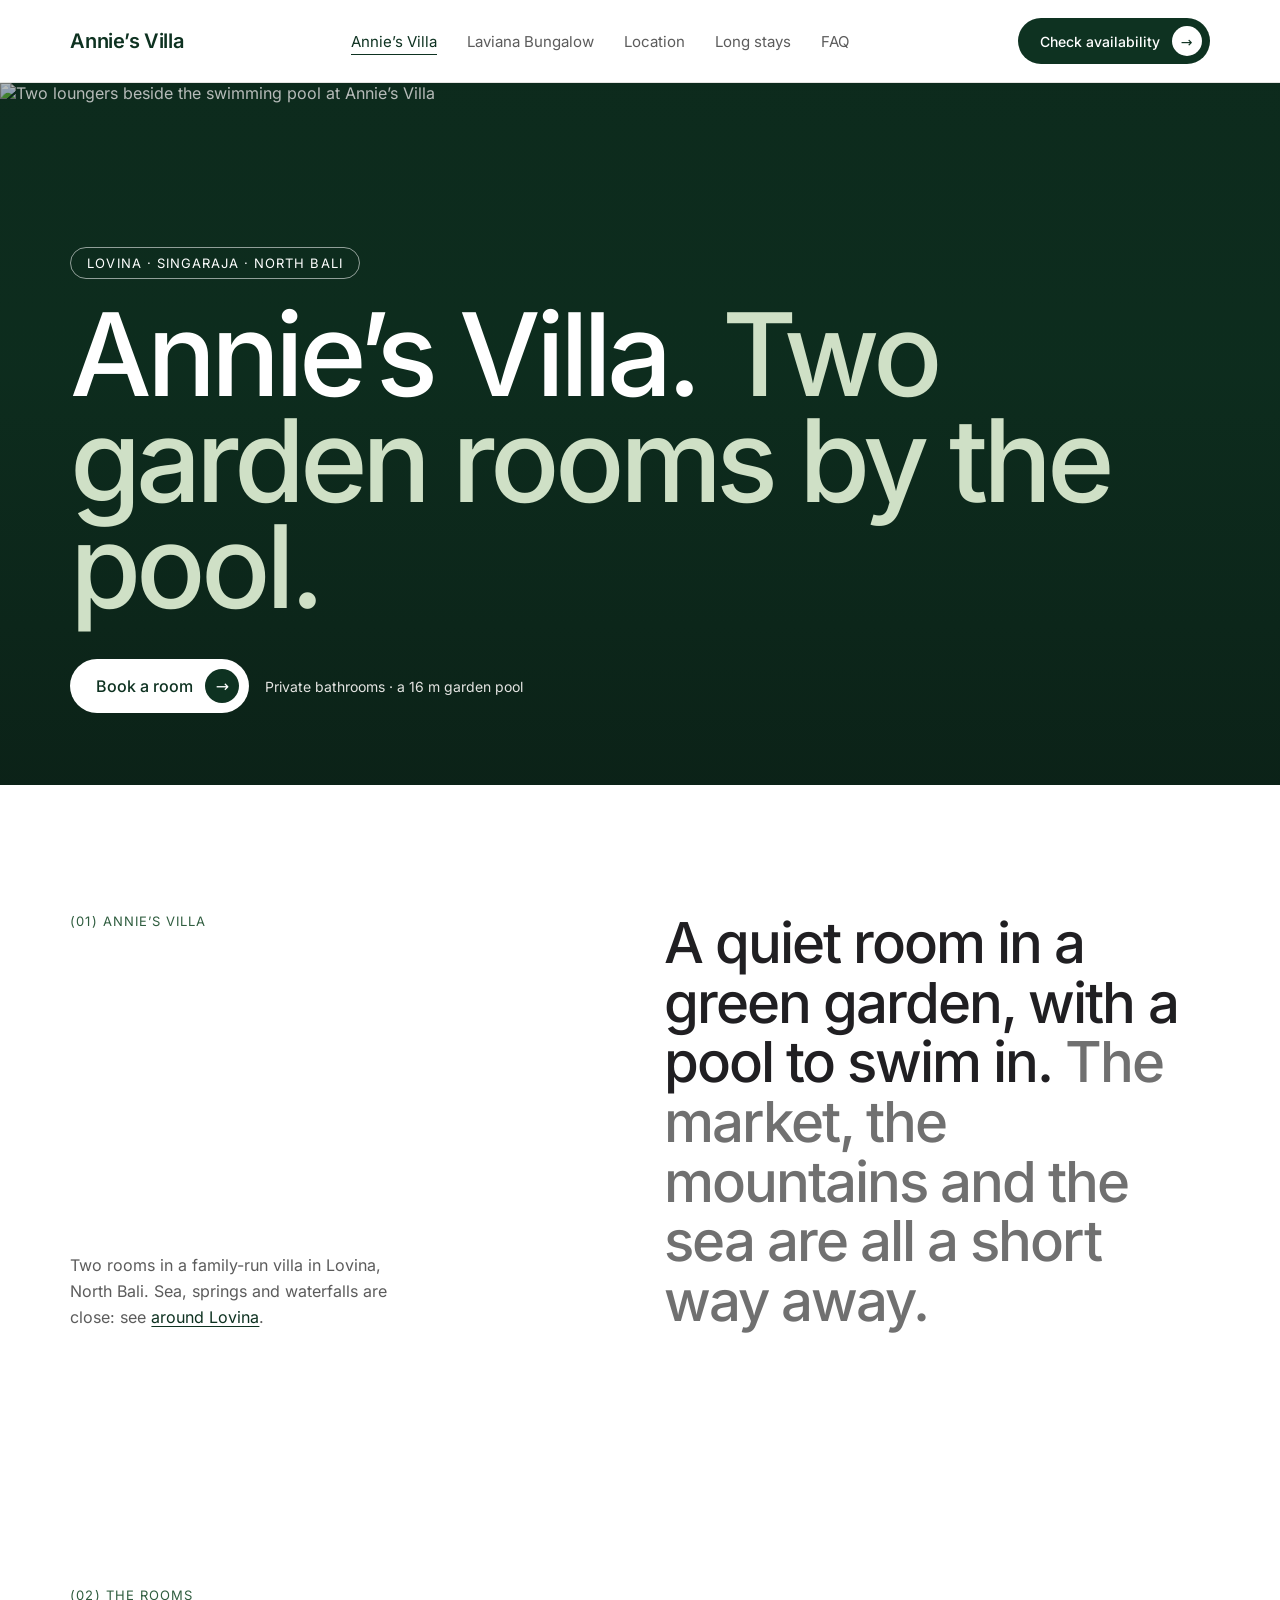
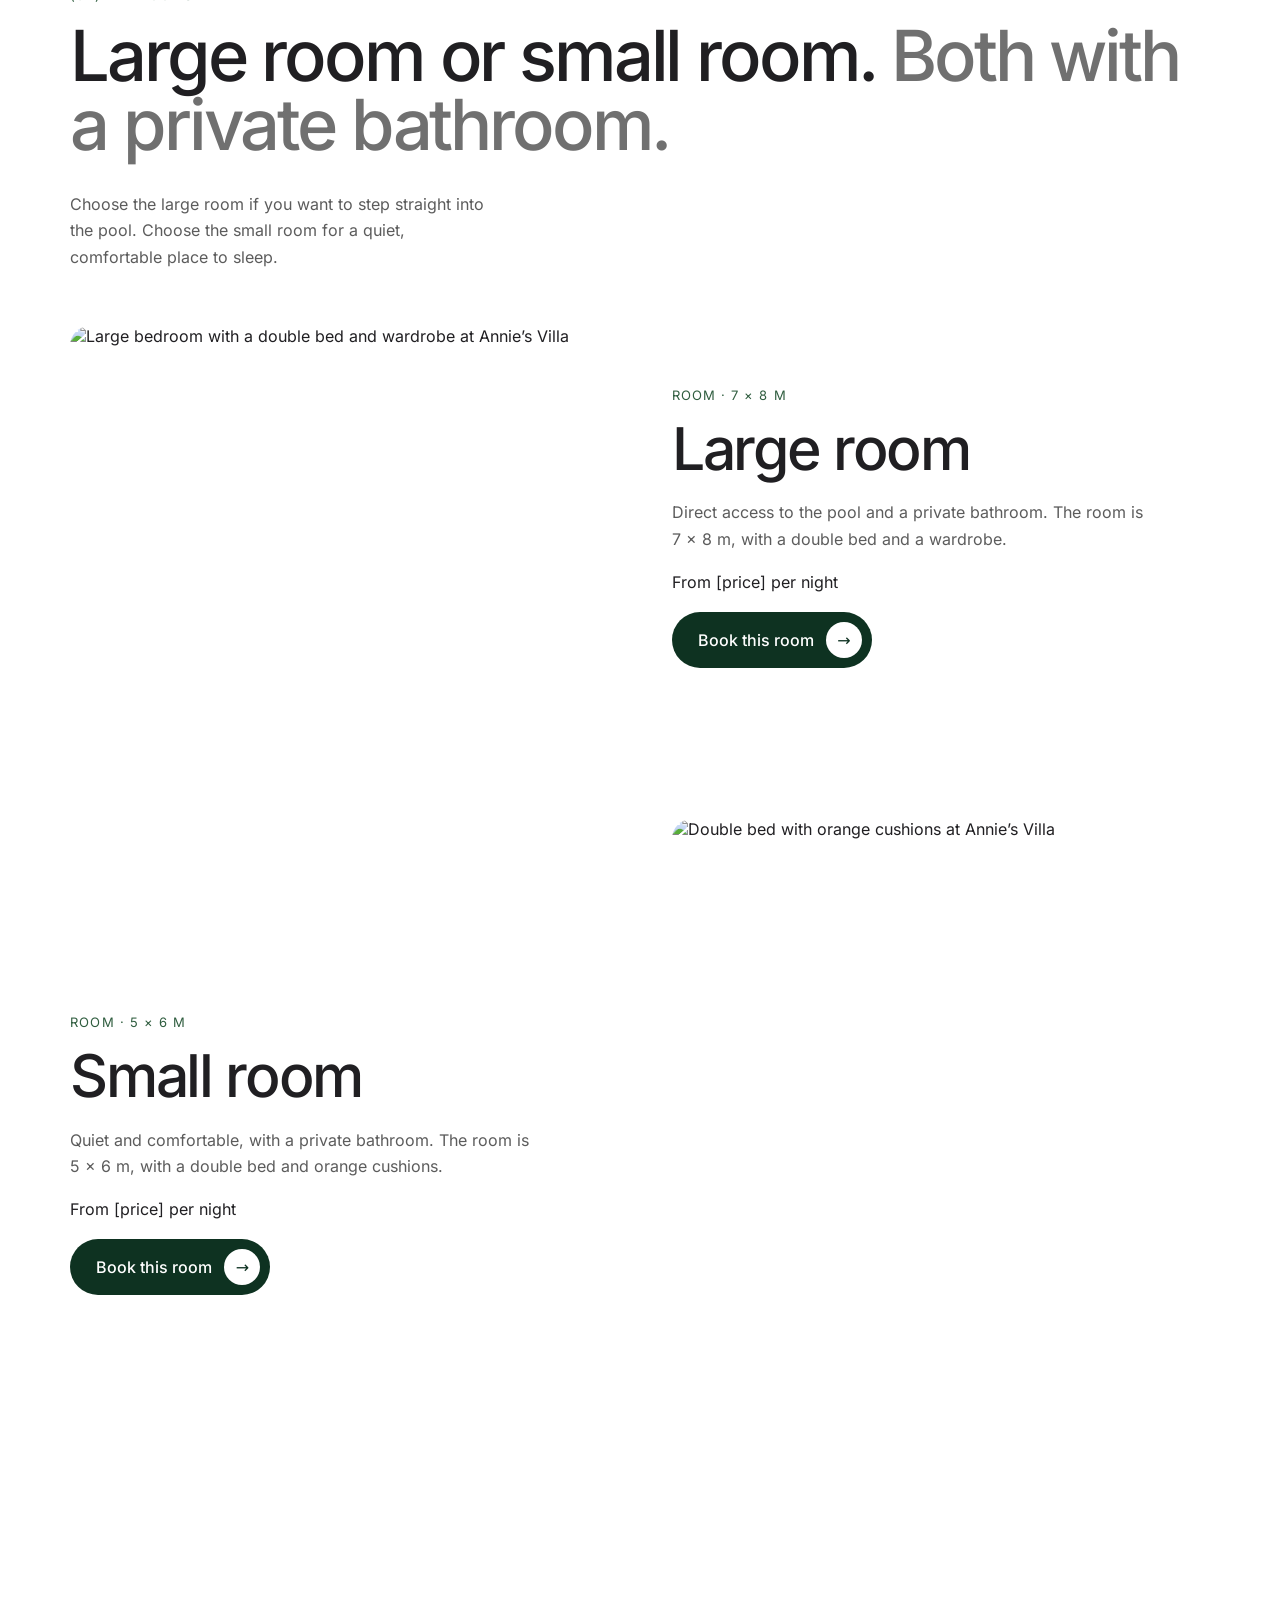
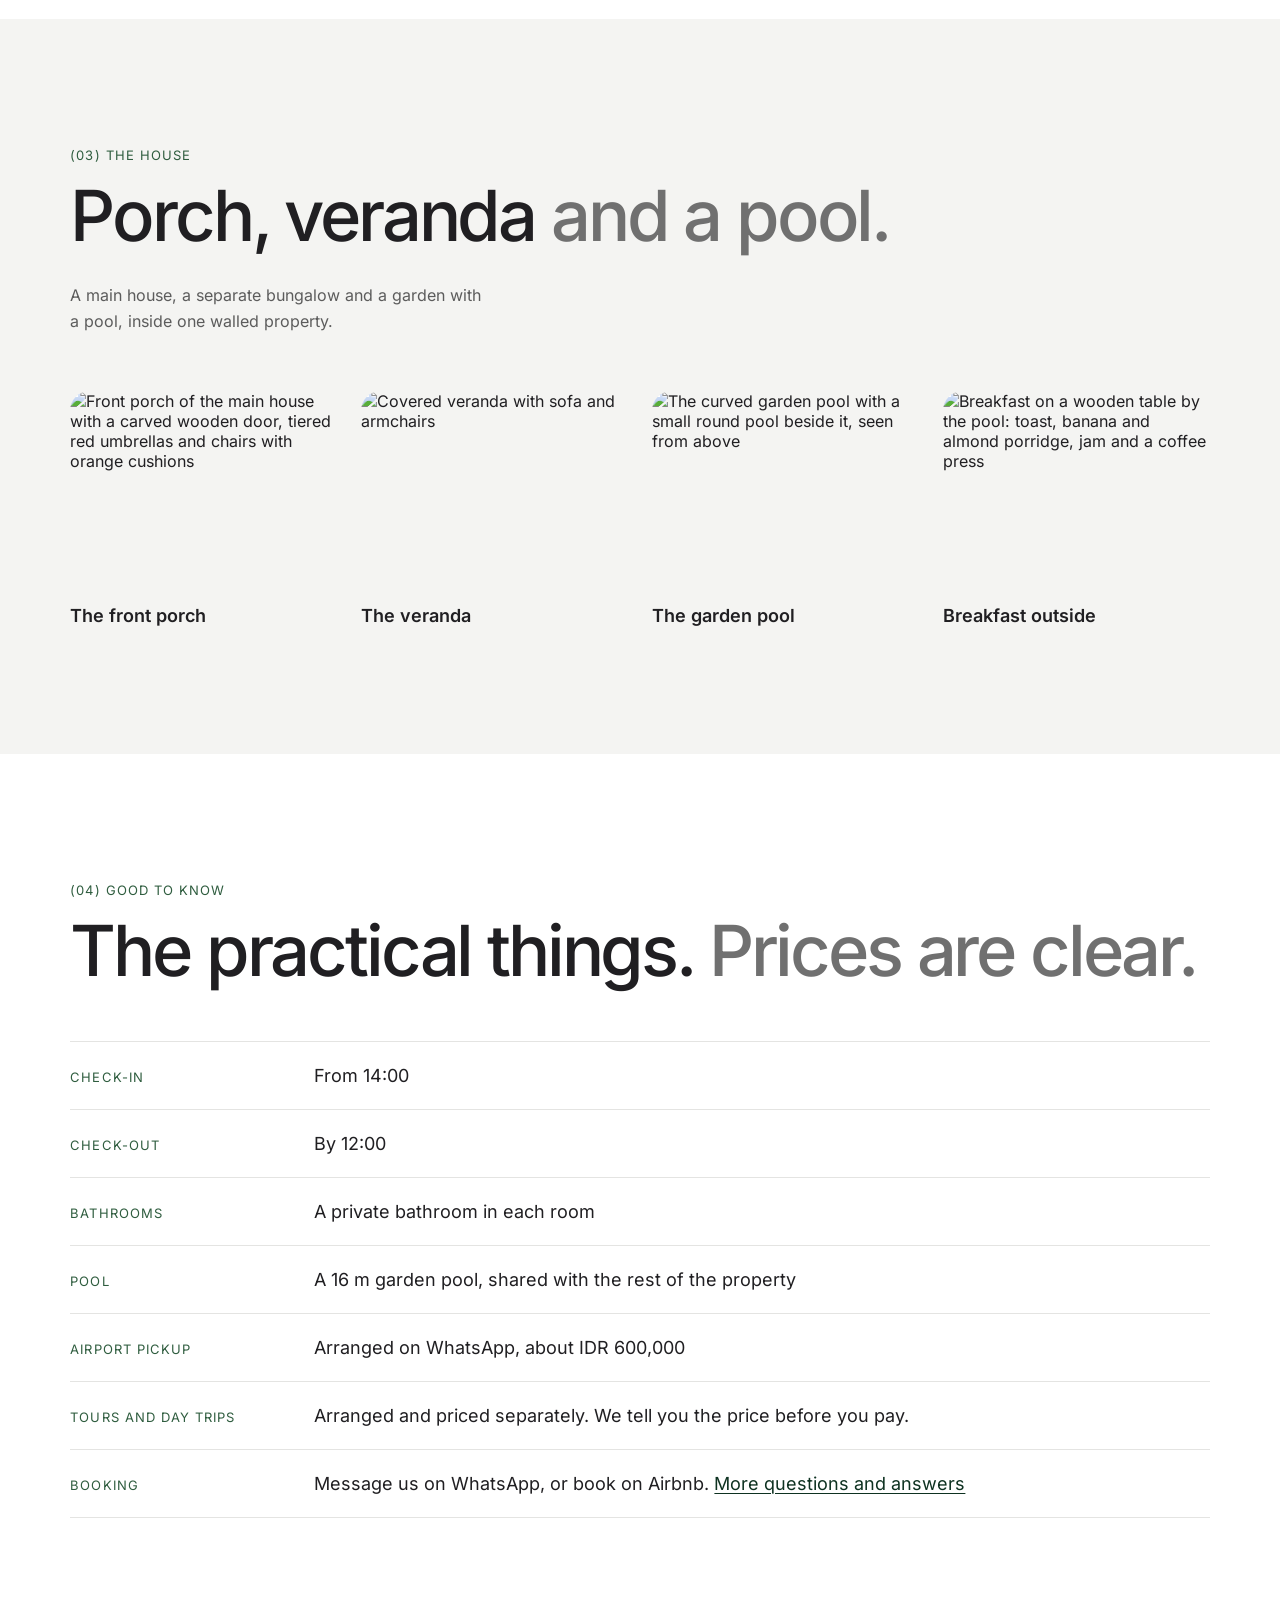
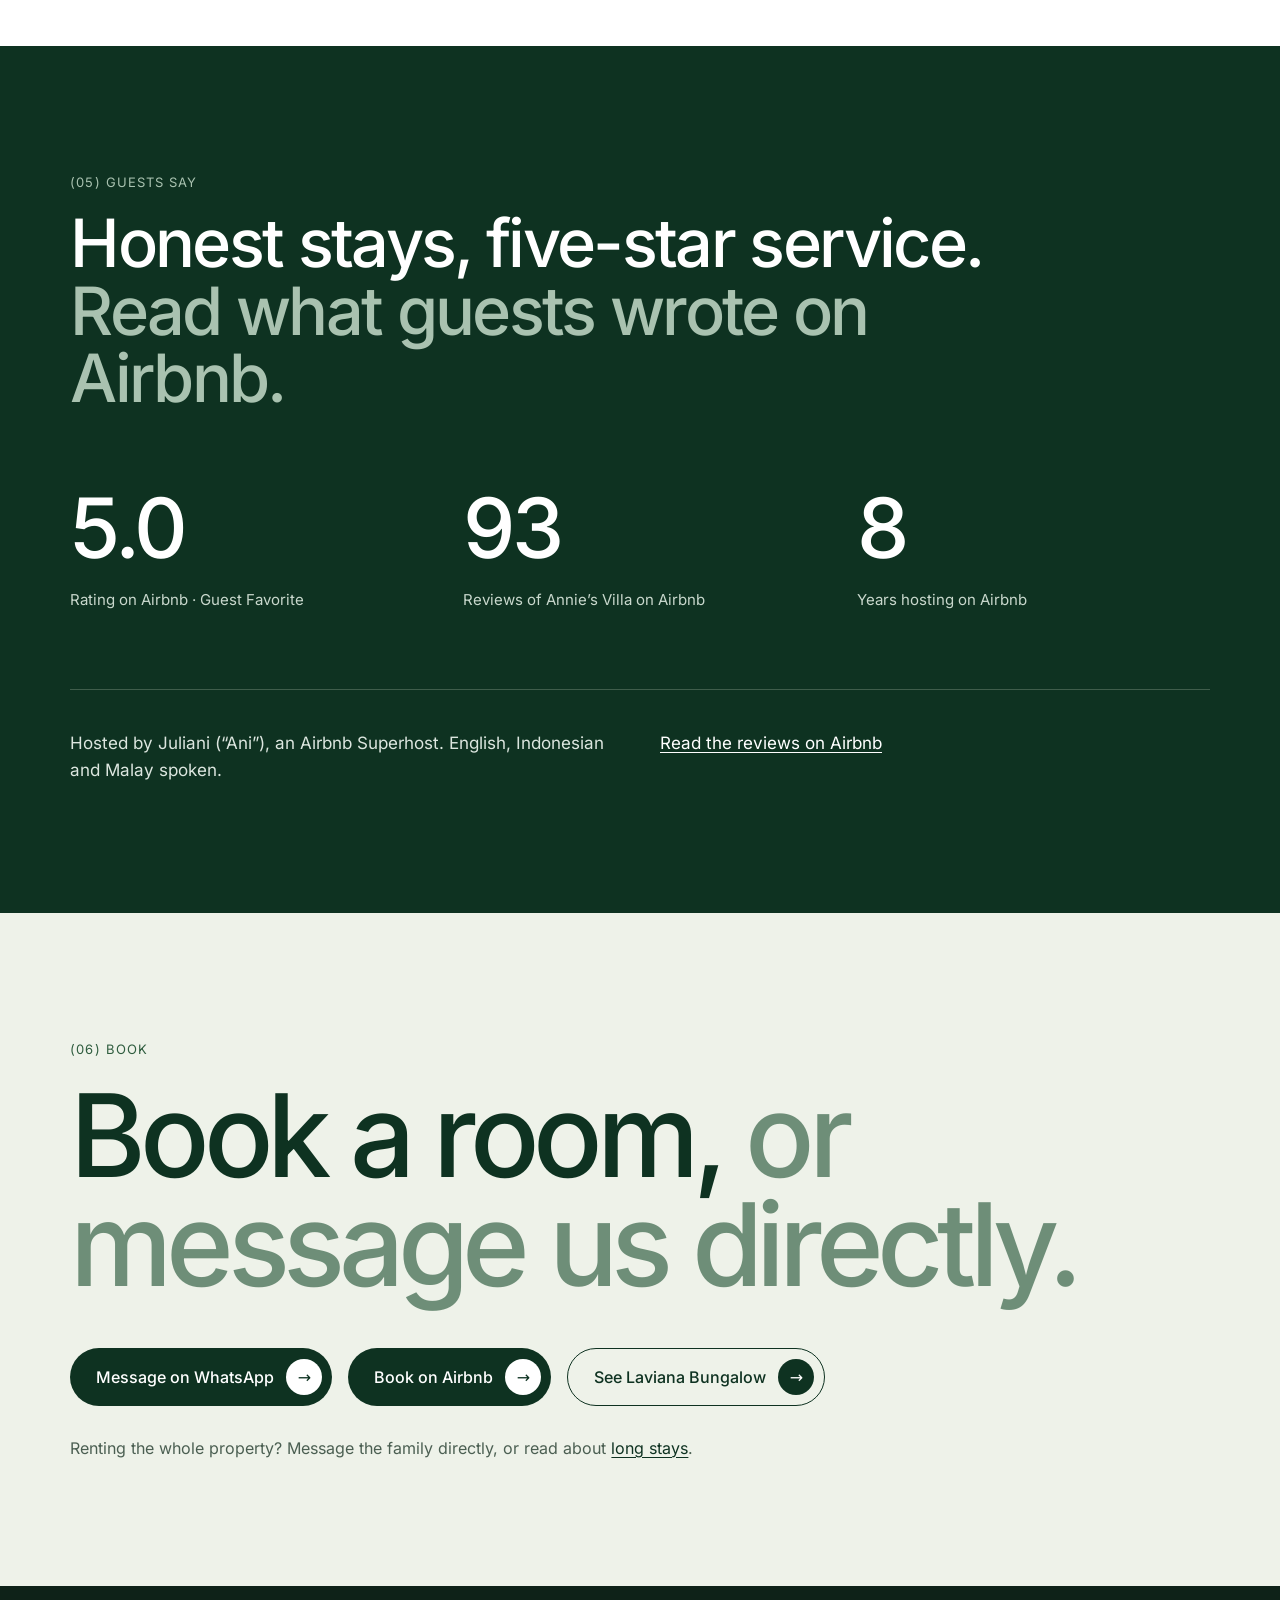
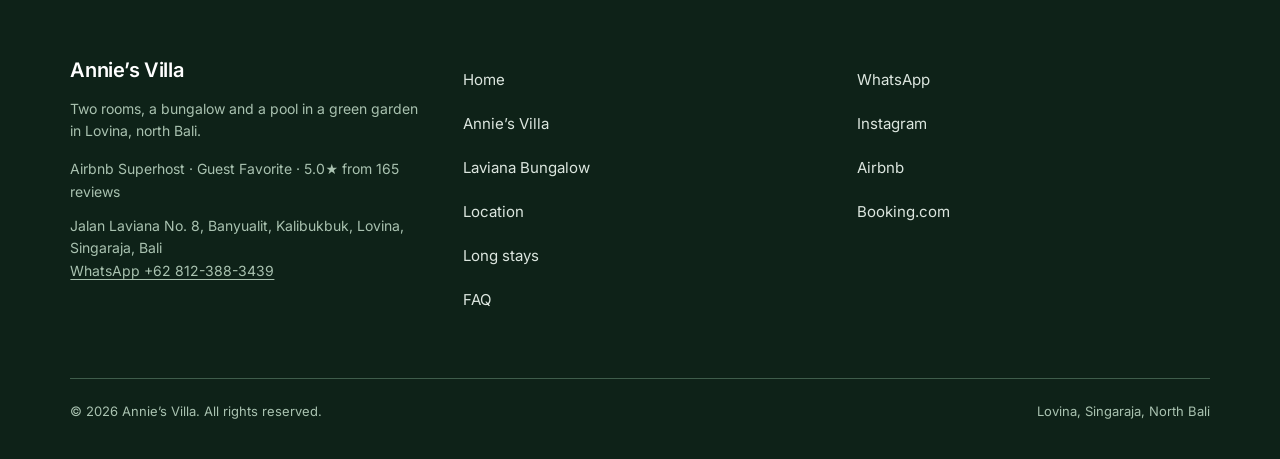
==== site/annies-villa/index.html @ e087aa1f "Add the static website: generator, design CSS, seven pages and the built site/ Converts the approved" ====
<!DOCTYPE html>
<html lang="en">
<head>
<meta charset="utf-8">
<meta name="viewport" content="width=device-width,initial-scale=1">
<title>Annie's Villa — Garden Rooms with Pool, Lovina</title>
<meta name="description" content="Two garden rooms with private bathrooms in Lovina, North Bali: a 7 × 8 m room with direct pool access and a 5 × 6 m room. Book direct on WhatsApp.">
<meta name="robots" content="noindex">
<link rel="canonical" href="https://ammaralfianmentor1985.github.io/default_designs/annies-villa/">
<meta name="theme-color" content="#0E3221">
<link rel="icon" href="../favicon.svg" type="image/svg+xml">
<link rel="icon" href="../favicon.ico" sizes="32x32">
<link rel="apple-touch-icon" href="../apple-touch-icon.png">
<meta property="og:type" content="website">
<meta property="og:site_name" content="Annie's Villa Lovina">
<meta property="og:locale" content="en_GB">
<meta property="og:title" content="Annie's Villa — Garden Rooms with Pool, Lovina">
<meta property="og:description" content="Two garden rooms with private bathrooms in Lovina, North Bali: a 7 × 8 m room with direct pool access and a 5 × 6 m room. Book direct on WhatsApp.">
<meta property="og:url" content="https://ammaralfianmentor1985.github.io/default_designs/annies-villa/">
<meta property="og:image" content="https://ammaralfianmentor1985.github.io/default_designs/images/og-annies-villa-lovina-1200.jpg">
<meta property="og:image:width" content="1200">
<meta property="og:image:height" content="630">
<meta property="og:image:alt" content="Pool at dusk at Annie’s Villa in Lovina, with the lit pavilion behind it">
<meta name="twitter:card" content="summary_large_image">
<meta name="twitter:title" content="Annie's Villa — Garden Rooms with Pool, Lovina">
<meta name="twitter:description" content="Two garden rooms with private bathrooms in Lovina, North Bali: a 7 × 8 m room with direct pool access and a 5 × 6 m room. Book direct on WhatsApp.">
<meta name="twitter:image" content="https://ammaralfianmentor1985.github.io/default_designs/images/og-annies-villa-lovina-1200.jpg">
<link rel="preload" href="../assets/fonts/inter-latin-var.woff2" as="font" type="font/woff2" crossorigin>
<link rel="stylesheet" href="../assets/css/site.css?v=3e787261">
<script type="application/ld+json">{"@context":"https://schema.org","@type":"Accommodation","@id":"https://ammaralfianmentor1985.github.io/default_designs/annies-villa/#accommodation","name":"Annie's Villa rooms","description":"Two garden rooms, each with a private bathroom, at Annie's Villa in Lovina, North Bali. The large room (7 × 8 m) has direct access to the garden pool; the small room is 5 × 6 m.","url":"https://ammaralfianmentor1985.github.io/default_designs/annies-villa/","image":["https://ammaralfianmentor1985.github.io/default_designs/images/annies-villa-lovina-large-room-1200.jpg","https://ammaralfianmentor1985.github.io/default_designs/images/annies-villa-lovina-small-room-768.jpg","https://ammaralfianmentor1985.github.io/default_designs/images/annies-villa-lovina-pool-loungers-1200.jpg"],"containedInPlace":{"@type":"LodgingBusiness","@id":"https://ammaralfianmentor1985.github.io/default_designs/#lodging","name":"Annie's Villa Lovina","url":"https://ammaralfianmentor1985.github.io/default_designs/","address":{"@type":"PostalAddress","streetAddress":"Jalan Laviana No. 8, Banyualit, Kalibukbuk","addressLocality":"Lovina, Singaraja","addressRegion":"Bali","postalCode":"81152","addressCountry":"ID"},"telephone":"+62-812-388-3439"},"amenityFeature":[{"@type":"LocationFeatureSpecification","name":"Garden pool (16 m)","value":true},{"@type":"LocationFeatureSpecification","name":"Private bathroom in each room","value":true},{"@type":"LocationFeatureSpecification","name":"Direct pool access from the large room","value":true}],"numberOfRooms":2,"containsPlace":[{"@type":"Accommodation","name":"Large room","description":"Direct access to the pool and a private bathroom. 7 × 8 m, with a double bed and a wardrobe.","floorSize":{"@type":"QuantitativeValue","value":56,"unitCode":"MTK"},"numberOfBathroomsTotal":1},{"@type":"Accommodation","name":"Small room","description":"Quiet and comfortable, with a private bathroom. 5 × 6 m, with a double bed.","floorSize":{"@type":"QuantitativeValue","value":30,"unitCode":"MTK"},"numberOfBathroomsTotal":1}]}</script>
</head>
<body>
<a class="skip" href="#main">Skip to content</a>
<div class="page">
<nav class="nav" aria-label="Main">
  <a class="nav__brand" href="../">Annie’s Villa</a>
  <div class="nav__links"><a class="navlink" href="../annies-villa/" aria-current="page">Annie’s Villa</a><a class="navlink" href="../laviana-bungalow/">Laviana Bungalow</a><a class="navlink" href="../location/">Location</a><a class="navlink" href="../long-term/">Long stays</a><a class="navlink" href="../faq/">FAQ</a></div>
  <a class="pill pill--dark pill--sm" href="https://wa.me/628123883439?text=Hello%20Annie%E2%80%99s%20Villa%2C%20I%20would%20like%20to%20check%20availability." target="_blank" rel="noopener"><span class="long">Check availability</span><span class="short">Book</span> <span class="disc" aria-hidden="true">→</span></a>
</nav>
<main id="main">
<section id="top" class="hero hero--page">
  <div class="hero__slide hero__slide--solo"><picture><source type="image/webp" srcset="../images/annies-villa-lovina-pool-loungers-480.webp 480w, ../images/annies-villa-lovina-pool-loungers-800.webp 800w, ../images/annies-villa-lovina-pool-loungers-1040.webp 1040w, ../images/annies-villa-lovina-pool-loungers-1200.webp 1200w" sizes="100vw"><img src="../images/annies-villa-lovina-pool-loungers-800.jpg" srcset="../images/annies-villa-lovina-pool-loungers-800.jpg 800w, ../images/annies-villa-lovina-pool-loungers-1200.jpg 1200w" sizes="100vw" width="1200" height="900" alt="Two loungers beside the swimming pool at Annie’s Villa" fetchpriority="high"></picture></div>
  <div class="hero__shade"></div>
  <div class="hero__body">
    <p class="chip rise">Lovina · Singaraja · North Bali</p>
    <h1 class="hero__title rise rise--1">Annie’s Villa. <span class="tone--hero">Two garden rooms by the pool.</span></h1>
    <div class="hero__actions rise rise--2">
      <a class="pill pill--light pill--hero" href="https://wa.me/628123883439?text=Hello%20Annie%E2%80%99s%20Villa%2C%20I%20would%20like%20to%20check%20availability." target="_blank" rel="noopener">Book a room <span class="disc" aria-hidden="true">→</span></a>
      <span class="hero__note">Private bathrooms · a 16 m garden pool</span>
    </div>
  </div>
</section>

<section class="sec sec--page intro">
  <div class="intro__side">
    <p class="eyebrow">(01) Annie’s Villa</p>
    <p class="lead lead--340">Two rooms in a family-run villa in Lovina, North Bali. Sea, springs and waterfalls are close: see <a class="link" href="../location/">around Lovina</a>.</p>
  </div>
  <p class="statement">A quiet room in a green garden, with a pool to swim in. <span class="tone">The market, the mountains and the sea are all a short way away.</span></p>
</section>

<section id="rooms" class="sec sec--page">
  <div class="sec-head">
    <div>
      <p class="eyebrow mb-18">(02) The rooms</p>
      <h2 class="h2 h2--84">Large room or small room. <span class="tone">Both with a private bathroom.</span></h2>
    </div>
    <p class="lead">Choose the large room if you want to step straight into the pool. Choose the small room for a quiet, comfortable place to sleep.</p>
  </div>
  <div class="stack">
    <div class="split split--unit">
      <div class="zoom rounded ar-4-3 reveal"><picture><source type="image/webp" srcset="../images/annies-villa-lovina-large-room-480.webp 480w, ../images/annies-villa-lovina-large-room-800.webp 800w, ../images/annies-villa-lovina-large-room-1040.webp 1040w, ../images/annies-villa-lovina-large-room-1200.webp 1200w" sizes="(min-width:720px) 46vw, 100vw"><img src="../images/annies-villa-lovina-large-room-800.jpg" srcset="../images/annies-villa-lovina-large-room-800.jpg 800w, ../images/annies-villa-lovina-large-room-1200.jpg 1200w" sizes="(min-width:720px) 46vw, 100vw" width="1200" height="896" alt="Large bedroom with a double bed and wardrobe at Annie’s Villa" loading="lazy"></picture></div>
      <div>
        <p class="eyebrow">Room · 7 × 8 m</p>
        <h3 class="h2 h2--64">Large room</h3>
        <p class="lead lead--480">Direct access to the pool and a private bathroom. The room is 7 × 8 m, with a double bed and a wardrobe.</p>
        <p class="split__price">From <span data-fill="price-largeRoom">[price]</span> per night</p>
        <div class="split__cta"><a class="pill pill--dark pill--lg" href="https://wa.me/628123883439?text=Hello%20Annie%E2%80%99s%20Villa%2C%20I%20would%20like%20to%20book%20the%20Large%20room%20(7%20%C3%97%208%20m).%0ADates%3A%0AGuests%3A" target="_blank" rel="noopener">Book this room <span class="disc" aria-hidden="true">→</span></a></div>
      </div>
    </div>
    <div class="split split--unit split--reverse">
      <div class="zoom rounded ar-4-5 reveal"><picture><source type="image/webp" srcset="../images/annies-villa-lovina-small-room-480.webp 480w, ../images/annies-villa-lovina-small-room-768.webp 768w" sizes="(min-width:720px) 46vw, 100vw"><img src="../images/annies-villa-lovina-small-room-768.jpg" sizes="(min-width:720px) 46vw, 100vw" width="768" height="1376" alt="Double bed with orange cushions at Annie’s Villa" loading="lazy" style="object-position:50% 60%"></picture></div>
      <div>
        <p class="eyebrow">Room · 5 × 6 m</p>
        <h3 class="h2 h2--64">Small room</h3>
        <p class="lead lead--480">Quiet and comfortable, with a private bathroom. The room is 5 × 6 m, with a double bed and orange cushions.</p>
        <p class="split__price">From <span data-fill="price-smallRoom">[price]</span> per night</p>
        <div class="split__cta"><a class="pill pill--dark pill--lg" href="https://wa.me/628123883439?text=Hello%20Annie%E2%80%99s%20Villa%2C%20I%20would%20like%20to%20book%20the%20Small%20room%20(5%20%C3%97%206%20m).%0ADates%3A%0AGuests%3A" target="_blank" rel="noopener">Book this room <span class="disc" aria-hidden="true">→</span></a></div>
      </div>
    </div>
  </div>
</section>

<section class="sec sec--md sec--soft">
  <div class="wrap">
  <div class="sec-head">
    <div>
      <p class="eyebrow mb-18">(03) The house</p>
      <h2 class="h2 h2--84">Porch, veranda <span class="tone">and a pool.</span></h2>
    </div>
    <p class="lead">A main house, a separate bungalow and a garden with a pool, inside one walled property.</p>
  </div>
  <div class="figs">
    <figure class="reveal"><div class="zoom rounded ar-4-3"><picture><source type="image/webp" srcset="../images/annies-villa-lovina-house-front-porch-480.webp 480w, ../images/annies-villa-lovina-house-front-porch-720.webp 720w" sizes="(min-width:1100px) 22vw, (min-width:600px) 46vw, 100vw"><img src="../images/annies-villa-lovina-house-front-porch-720.jpg" sizes="(min-width:1100px) 22vw, (min-width:600px) 46vw, 100vw" width="720" height="540" alt="Front porch of the main house with a carved wooden door, tiered red umbrellas and chairs with orange cushions" loading="lazy"></picture></div><figcaption class="fig__cap">The front porch</figcaption></figure>
    <figure class="reveal"><div class="zoom rounded ar-4-3"><picture><source type="image/webp" srcset="../images/annies-villa-lovina-veranda-480.webp 480w, ../images/annies-villa-lovina-veranda-720.webp 720w" sizes="(min-width:1100px) 22vw, (min-width:600px) 46vw, 100vw"><img src="../images/annies-villa-lovina-veranda-720.jpg" sizes="(min-width:1100px) 22vw, (min-width:600px) 46vw, 100vw" width="720" height="960" alt="Covered veranda with sofa and armchairs" loading="lazy"></picture></div><figcaption class="fig__cap">The veranda</figcaption></figure>
    <figure class="reveal"><div class="zoom rounded ar-4-3"><picture><source type="image/webp" srcset="../images/annies-villa-lovina-pool-from-above-480.webp 480w, ../images/annies-villa-lovina-pool-from-above-720.webp 720w" sizes="(min-width:1100px) 22vw, (min-width:600px) 46vw, 100vw"><img src="../images/annies-villa-lovina-pool-from-above-720.jpg" sizes="(min-width:1100px) 22vw, (min-width:600px) 46vw, 100vw" width="720" height="537" alt="The curved garden pool with a small round pool beside it, seen from above" loading="lazy"></picture></div><figcaption class="fig__cap">The garden pool</figcaption></figure>
    <figure class="reveal"><div class="zoom rounded ar-4-3"><picture><source type="image/webp" srcset="../images/annies-villa-lovina-breakfast-spread-480.webp 480w, ../images/annies-villa-lovina-breakfast-spread-800.webp 800w, ../images/annies-villa-lovina-breakfast-spread-1040.webp 1040w, ../images/annies-villa-lovina-breakfast-spread-1200.webp 1200w" sizes="(min-width:1100px) 22vw, (min-width:600px) 46vw, 100vw"><img src="../images/annies-villa-lovina-breakfast-spread-800.jpg" srcset="../images/annies-villa-lovina-breakfast-spread-800.jpg 800w, ../images/annies-villa-lovina-breakfast-spread-1200.jpg 1200w" sizes="(min-width:1100px) 22vw, (min-width:600px) 46vw, 100vw" width="1200" height="900" alt="Breakfast on a wooden table by the pool: toast, banana and almond porridge, jam and a coffee press" loading="lazy"></picture></div><figcaption class="fig__cap">Breakfast outside</figcaption></figure>
  </div>
  </div>
</section>

<section id="good-to-know" class="sec sec--page">
  <div class="sec-head">
    <div>
      <p class="eyebrow mb-18">(04) Good to know</p>
      <h2 class="h2 h2--84">The practical things. <span class="tone">Prices are clear.</span></h2>
    </div>
    
  </div>
    <dl class="facts">
      <div class="facts__row"><dt>Check-in</dt><dd>From 14:00</dd></div>
      <div class="facts__row"><dt>Check-out</dt><dd>By 12:00</dd></div>
      <div class="facts__row"><dt>Bathrooms</dt><dd>A private bathroom in each room</dd></div>
      <div class="facts__row"><dt>Pool</dt><dd>A 16 m garden pool, shared with the rest of the property</dd></div>
      <div class="facts__row"><dt>Airport pickup</dt><dd>Arranged on WhatsApp, about IDR 600,000</dd></div>
      <div class="facts__row"><dt>Tours and day trips</dt><dd>Arranged and priced separately. We tell you the price before you pay.</dd></div>
      <div class="facts__row"><dt>Booking</dt><dd>Message us on WhatsApp, or book on Airbnb. <a class="link" href="../faq/">More questions and answers</a></dd></div>
    </dl>
</section>

<section class="sec sec--md sec--dark">
  <div class="wrap--1280">
    <p class="eyebrow eyebrow--dark mb-20">(05) Guests say</p>
    <h2 class="reveal h2 h2--76">Honest stays, five-star service. <span class="tone--mist">Read what guests wrote on Airbnb.</span></h2>
    <div class="stats stats--dark">
      <div><div class="stat__n">5.0</div><div class="stat__c">Rating on Airbnb · Guest Favorite</div></div>
      <div><div class="stat__n">93</div><div class="stat__c">Reviews of Annie’s Villa on Airbnb</div></div>
      <div><div class="stat__n">8</div><div class="stat__c">Years hosting on Airbnb</div></div>
    </div>
    <div class="promise">
      <p>Hosted by Juliani (“Ani”), an Airbnb Superhost. English, Indonesian and Malay spoken.</p>
      <p><a class="link" href="https://www.airbnb.com/users/profile/1463271766396267063" target="_blank" rel="noopener">Read the reviews on Airbnb</a></p>
    </div>
  </div>
</section>

<section id="contact" class="sec sec--md sec--pale">
  <div class="wrap">
    <p class="eyebrow mb-24">(06) Book</p>
    <h2 class="reveal h2 h2--132">Book a room, <span class="tone--sage">or message us directly.</span></h2>
    <div class="actions">
      <a class="pill pill--dark pill--lg" href="https://wa.me/628123883439?text=Hello%20Annie%E2%80%99s%20Villa%2C%20I%20would%20like%20to%20check%20availability." target="_blank" rel="noopener">Message on WhatsApp <span class="disc" aria-hidden="true">→</span></a>
      <a class="pill pill--dark pill--lg" href="https://www.airbnb.com/users/profile/1463271766396267063" target="_blank" rel="noopener">Book on Airbnb <span class="disc" aria-hidden="true">→</span></a>
      <a class="pill pill--outline pill--lg" href="../laviana-bungalow/">See Laviana Bungalow <span class="disc" aria-hidden="true">→</span></a>
    </div>
    <p class="note">Renting the whole property? Message the family directly, or read about <a class="link" href="../long-term/">long stays</a>.</p>
  </div>
</section>
</main>
<footer class="footer">
  <div class="footer__grid">
    <div>
      <div class="footer__brand">Annie’s Villa</div>
      <p class="footer__blurb">Two rooms, a bungalow and a pool in a green garden in Lovina, north Bali.</p>
      <p class="footer__blurb">Airbnb Superhost · Guest Favorite · 5.0★ from 165 reviews</p>
      <address class="footer__address">Jalan Laviana No. 8, Banyualit, Kalibukbuk, Lovina, Singaraja, Bali<br><a href="https://wa.me/628123883439?text=Hello%20Annie%E2%80%99s%20Villa%2C%20I%20would%20like%20to%20check%20availability." target="_blank" rel="noopener">WhatsApp +62 812-388-3439</a></address>
    </div>
    <div class="footlinks"><a href="../">Home</a><a href="../annies-villa/">Annie’s Villa</a><a href="../laviana-bungalow/">Laviana Bungalow</a><a href="../location/">Location</a><a href="../long-term/">Long stays</a><a href="../faq/">FAQ</a></div>
    <div class="footlinks"><a href="https://wa.me/628123883439?text=Hello%20Annie%E2%80%99s%20Villa%2C%20I%20would%20like%20to%20check%20availability." target="_blank" rel="noopener">WhatsApp</a><a href="https://www.instagram.com/laviana_bungalow" target="_blank" rel="noopener">Instagram</a><a href="https://www.airbnb.com/users/profile/1463271766396267063" target="_blank" rel="noopener">Airbnb</a><a href="#contact" data-fill="booking-com-url">Booking.com</a></div>
  </div>
  <div class="footer__bottom">
    <span>© 2026 Annie’s Villa. All rights reserved.</span>
    <span>Lovina, Singaraja, North Bali</span>
  </div>
</footer>
</div>
</body>
</html>
---- site/assets/css/site.css ----
/* Annie's Villa — site stylesheet.
   Every value comes from the approved landing-page design (design/annies-villa-landing-page.html).
   The design used inline styles; they are named classes here so every page uses the same components.
   Source of truth: site-src/css/site.css  ->  built to site/assets/css/site.css by site-src/build.mjs */

/* Inter, latin subset, variable weight. Self-hosted: no request to Google Fonts. */
@font-face{font-family:Inter;font-style:normal;font-weight:100 900;font-display:swap;src:url(../fonts/inter-latin-var.woff2) format("woff2");unicode-range:U+0000-00FF,U+0131,U+0152-0153,U+02BB-02BC,U+02C6,U+02DA,U+02DC,U+0304,U+0308,U+0329,U+2000-206F,U+20AC,U+2122,U+2191,U+2193,U+2212,U+2215,U+FEFF,U+FFFD}

:root{
  --px:clamp(16px,5.5vw,80px);
  --py:clamp(72px,10vw,150px);
  --py-md:clamp(72px,10vw,140px);
  --green:#0E3221;
  --green-deep:#0E2218;
  --label:#2F5D3F;
  --ink:#201F22;
  --muted:#5C5C5C;
  --grey:#707070;
  --line:#E4E4E2;
  --pale:#EEF2E9;
  --soft:#F4F4F2;
  --sage:#6E8E78;
  --mist:#A9C2B0;
  --hero-tone:#CFE0C6;
  --stat-cap:#4B5F52;
  --on-dark:#DCE6DF;
  --on-dark-cap:#C9D8CD;
  --hair-dark:#3F5D4B;
  --hair-pale:#C9D5C2;
}

/* ---------- base ---------- */
html{scroll-behavior:smooth}
body{margin:0;background:#FFFFFF}
a{color:inherit;text-decoration:none}
img{display:block;width:100%;height:100%;object-fit:cover}
picture{display:contents}
h1,h2,h3,p,figure,dl,dd{margin:0}
section[id]{scroll-margin-top:84px}
.page{font-family:Inter,system-ui,sans-serif;color:var(--ink);background:#FFFFFF;width:100%;box-sizing:border-box;overflow-x:clip}
.skip{position:absolute;left:16px;top:-80px;z-index:50;background:var(--green);color:#FFFFFF;padding:12px 18px;border-radius:999px;font-size:15px}
.skip:focus{top:12px}

/* ---------- navigation ---------- */
.nav{position:sticky;top:0;z-index:20;display:flex;align-items:center;justify-content:space-between;gap:20px;padding:18px var(--px);box-sizing:border-box;background:rgba(255,255,255,.92);-webkit-backdrop-filter:blur(10px);backdrop-filter:blur(10px);border-bottom:1px solid var(--line)}
.nav__brand{padding:10px 0;font-size:20px;font-weight:600;letter-spacing:-0.02em;color:var(--green)}
.nav__links{display:flex;gap:30px;font-size:15px;color:var(--muted)}
.navlink{position:relative;padding:13px 0}
.navlink:after{content:"";position:absolute;left:0;bottom:9px;height:1px;width:100%;background:var(--green);transform:scaleX(0);transform-origin:left;transition:transform .3s ease}
.navlink[aria-current="page"]{color:var(--green)}
.navlink[aria-current="page"]:after{transform:scaleX(1)}
.short{display:none}

/* ---------- pills ---------- */
.pill{display:inline-flex;align-items:center;gap:12px;border-radius:999px;font-weight:500;transition:gap .25s ease,opacity .2s ease}
.pill .disc{display:inline-flex;align-items:center;justify-content:center;border-radius:50%;transition:transform .25s ease}
.pill--dark{background:var(--green);color:#FFFFFF}
.pill--dark .disc{background:#FFFFFF;color:var(--green)}
.pill--light{background:#FFFFFF;color:var(--green)}
.pill--light .disc{background:var(--green);color:#FFFFFF}
.pill--outline{border:1px solid var(--green);color:var(--green)}
.pill--outline .disc{background:var(--green);color:#FFFFFF}
.pill--sm{padding:8px 8px 8px 22px;font-size:14px;white-space:nowrap}
.pill--sm .disc{width:30px;height:30px}
.pill--md{margin-top:6px;align-self:flex-start;padding:8px 8px 8px 20px;font-size:14px}
.pill--md .disc{width:28px;height:28px}
.pill--hero{padding:10px 10px 10px 26px;font-size:16px}
.pill--hero .disc{width:34px;height:34px}
.pill--lg{padding:10px 10px 10px 26px;font-size:16px}
.pill--lg .disc{width:36px;height:36px}

/* ---------- hero ---------- */
.hero{position:relative;height:min(92vh,900px);min-height:620px;background:var(--green);overflow:hidden;color:#FFFFFF}
.hero__slide{position:absolute;inset:0;opacity:0;animation:heroFade 24s infinite}
.hero__slide img{animation:kb 24s infinite ease-in-out}
.hero__slide:nth-child(1),.hero__slide:nth-child(1) img{animation-delay:0s}
.hero__slide:nth-child(2),.hero__slide:nth-child(2) img{animation-delay:6s}
.hero__slide:nth-child(3),.hero__slide:nth-child(3) img{animation-delay:12s}
.hero__slide:nth-child(4),.hero__slide:nth-child(4) img{animation-delay:18s}
.hero__slide--solo{opacity:1;animation:none}
.hero__slide--solo img{animation:none}
.hero--page{height:min(78vh,760px);min-height:520px}
.hero__shade{position:absolute;inset:0;background:linear-gradient(180deg,rgba(10,26,19,.3) 0%,rgba(10,26,19,.24) 40%,rgba(10,26,19,.66) 100%)}
.hero__body{position:absolute;left:var(--px);right:var(--px);bottom:72px}
.chip{display:inline-block;border:1px solid rgba(255,255,255,.55);border-radius:999px;padding:7px 16px;font-size:13px;letter-spacing:.08em;text-transform:uppercase;margin:0 0 22px}
.hero__title{font-size:clamp(46px,9vw,132px);line-height:.92;font-weight:500;letter-spacing:-0.045em;max-width:1150px}
.hero__actions{display:flex;gap:16px;flex-wrap:wrap;margin-top:40px;align-items:center}
.hero__note{font-size:14px;color:var(--line)}
@keyframes heroFade{0%{opacity:0}4%{opacity:1}25%{opacity:1}29%{opacity:0}100%{opacity:0}}
@keyframes kb{0%{transform:scale(1)}29%{transform:scale(1.09)}100%{transform:scale(1.09)}}
.rise{animation:rise .9s cubic-bezier(.2,.7,.2,1) both}
.rise--1{animation-delay:.15s}
.rise--2{animation-delay:.3s}
@keyframes rise{from{opacity:0;transform:translateY(28px)}to{opacity:1;transform:none}}
@supports (animation-timeline: view()){
  .reveal{animation:rise linear both;animation-timeline:view();animation-range:entry 0% entry 45%}
}

/* ---------- sections ---------- */
.sec{padding:var(--py) var(--px);box-sizing:border-box}
.sec--md{padding-top:var(--py-md);padding-bottom:var(--py-md)}
.sec--page{max-width:1440px;margin:0 auto}
.sec--pale{background:var(--pale)}
.sec--soft{background:var(--soft)}
.sec--dark{background:var(--green);color:#FFFFFF}
.sec--flush{padding-right:0}
.sec--tail{padding-top:0}
.wrap{max-width:1440px;margin:0 auto}
.wrap--1280{max-width:1280px;margin:0 auto}
.sec-head{display:flex;justify-content:space-between;align-items:flex-end;gap:32px;flex-wrap:wrap;margin-bottom:56px}
.sec-head--flush{padding-right:var(--px)}

/* ---------- type ---------- */
.eyebrow{font-size:13px;letter-spacing:.08em;text-transform:uppercase;color:var(--label)}
.eyebrow--dark{color:var(--mist)}
.eyebrow--card{letter-spacing:.06em}
.mb-18{margin-bottom:18px}
.mb-20{margin-bottom:20px}
.mb-24{margin-bottom:24px}
.lead{font-size:16px;line-height:1.65;color:var(--muted);max-width:420px}
.lead--340{max-width:340px}
.lead--480{max-width:480px}
.h2{font-weight:500}
.h2--84{font-size:clamp(40px,5.5vw,84px);line-height:.98;letter-spacing:-0.045em}
.h2--96{margin-bottom:64px;font-size:clamp(38px,6vw,96px);line-height:.98;letter-spacing:-0.045em;max-width:1100px}
.h2--76{margin-bottom:64px;font-size:clamp(36px,5.2vw,76px);line-height:1.02;letter-spacing:-0.04em;max-width:1000px}
.h2--64{margin-bottom:28px;font-size:clamp(36px,4.6vw,64px);line-height:1.03;letter-spacing:-0.04em}
.h2--60{margin-bottom:40px;font-size:clamp(36px,4vw,60px);letter-spacing:-0.04em}
.h2--132{margin-bottom:48px;font-size:clamp(48px,9vw,132px);line-height:.95;letter-spacing:-0.055em;color:var(--green)}
.statement{font-size:clamp(32px,4.4vw,62px);line-height:1.06;letter-spacing:-0.035em;font-weight:500}
.tone{color:var(--grey)}
.tone--sage{color:var(--sage)}
.tone--mist{color:var(--mist)}
.tone--hero{color:var(--hero-tone)}
.note{margin-top:32px;font-size:16px;color:var(--stat-cap);max-width:640px}
.note--grey{margin-top:40px;font-size:15px;color:var(--grey);max-width:none}
.note--tight{margin-top:28px}
.link{color:var(--green);text-decoration:underline;text-decoration-thickness:1px;text-underline-offset:3px}
.sec--dark .link{color:#FFFFFF}

/* ---------- intro ---------- */
.intro{display:grid;grid-template-columns:repeat(auto-fit,minmax(min(280px,100%),1fr));gap:48px}
.intro__side{display:flex;flex-direction:column;justify-content:space-between;gap:48px}

/* ---------- marquee ---------- */
.marquee-band{background:var(--green);color:#EAF1E4;padding:26px 0;overflow:hidden}
.marquee{display:flex;width:max-content;animation:slide 40s linear infinite;font-size:clamp(28px,4vw,54px);letter-spacing:-0.03em;font-weight:500;white-space:nowrap}
.marquee:hover{animation-play-state:paused}
.marquee span{padding-right:40px}
@keyframes slide{from{transform:translateX(0)}to{transform:translateX(-50%)}}

/* ---------- stays rail and cards ---------- */
.rail{display:flex;gap:24px;overflow-x:auto;scroll-snap-type:x mandatory;padding-top:8px;margin-top:-8px;padding-bottom:20px;padding-right:var(--px);scrollbar-width:thin;scrollbar-color:var(--green) var(--line)}
.rail>*{scroll-snap-align:start;flex:0 0 min(420px,82vw)}
.card{background:#fff;border:1px solid var(--line);border-radius:20px;overflow:hidden;transition:transform .4s ease,border-color .3s ease}
.card__body{padding:24px 24px 28px;display:flex;flex-direction:column;gap:12px}
.card__title{font-size:28px;letter-spacing:-0.02em;font-weight:500}
.card__title a:hover{text-decoration:underline;text-decoration-thickness:1px;text-underline-offset:4px}
.card__text{font-size:16px;line-height:1.6;color:var(--muted)}
.card__price{font-size:16px}

/* ---------- images ---------- */
.zoom{overflow:hidden}
.rounded{border-radius:20px}
.ar-4-3{aspect-ratio:4/3}
.ar-4-5{aspect-ratio:4/5}
.ar-3-4{aspect-ratio:3/4}
.ar-1-1{aspect-ratio:1/1}
.ar-16-9{aspect-ratio:16/9}
.ar-16-11{aspect-ratio:16/11}
.fig__cap{margin-top:14px;font-size:18px;font-weight:600}
.fig__cap--16{font-size:16px;font-weight:400}
.fig__cap--15{font-size:15px;font-weight:400;color:var(--muted)}
.figs{display:grid;grid-template-columns:repeat(auto-fit,minmax(min(260px,100%),1fr));gap:24px}
.figs--230{grid-template-columns:repeat(auto-fit,minmax(min(230px,100%),1fr))}
.figs__drop{margin-top:48px}

/* ---------- garden ---------- */
.garden-grid{display:grid;grid-template-columns:repeat(12,1fr);gap:20px}
.garden-grid__main{grid-column:span 7;min-width:0}
.garden-grid__side{grid-column:span 5;display:grid;gap:20px;min-width:0}
.stats{display:grid;grid-template-columns:repeat(auto-fit,minmax(min(220px,100%),1fr));gap:40px;margin-top:64px;padding-top:40px;border-top:1px solid var(--hair-pale)}
.stat__n{font-size:clamp(44px,5vw,72px);letter-spacing:-0.04em;font-weight:500;color:var(--green)}
.stat__c{margin-top:8px;font-size:15px;color:var(--stat-cap)}

/* ---------- promise (dark band) ---------- */
.stats--dark{margin-top:0;padding-top:0;border-top:0;grid-template-columns:repeat(auto-fit,minmax(min(240px,100%),1fr))}
.stats--dark .stat__n{font-size:clamp(52px,6.5vw,96px);letter-spacing:-0.045em;color:inherit}
.stats--dark .stat__c{margin-top:12px;color:var(--on-dark-cap)}
.promise{display:grid;grid-template-columns:repeat(auto-fit,minmax(min(280px,100%),1fr));gap:40px;margin-top:80px;padding-top:40px;border-top:1px solid var(--hair-dark)}
.promise p{font-size:17px;line-height:1.6;color:var(--on-dark)}

/* ---------- rooms / split ---------- */
.rooms-lead{margin-bottom:72px}
.split{display:grid;grid-template-columns:repeat(auto-fit,minmax(min(280px,100%),1fr));gap:64px;align-items:center}
.duo{display:grid;grid-template-columns:1fr 1fr;gap:20px}
.duo__drop{margin-top:40px}

/* ---------- FAQ ---------- */
.faq{display:grid;grid-template-columns:repeat(auto-fit,minmax(min(300px,100%),1fr));gap:64px;align-items:start}
.faq__list{border-top:1px solid var(--line)}
details{border-bottom:1px solid var(--line)}
details>summary{list-style:none;cursor:pointer}
details>summary::-webkit-details-marker{display:none}
.q{display:flex;gap:24px;padding:22px 0;align-items:center}
.q__n{font-size:14px;color:var(--grey);min-width:32px}
.q__t{flex:1;font-size:18px}
.plus{font-size:22px;color:var(--label);transition:transform .3s ease}
details[open] .plus{transform:rotate(45deg)}
.a{margin:0 0 0 56px;padding:0 0 22px;font-size:16px;line-height:1.6;color:var(--muted)}

/* ---------- inner pages: split blocks, activity figures ---------- */
.stack{display:grid;gap:clamp(56px,7vw,104px)}
.long-grid{display:grid;grid-template-columns:repeat(auto-fit,minmax(min(320px,100%),1fr));gap:64px;align-items:start}
.split__price{margin-top:20px;font-size:16px}
.split__cta{margin-top:20px}
.split--unit .h2--64{margin-bottom:20px}
.split--unit .eyebrow{margin-bottom:16px}
.fig__text{margin-top:6px;font-size:16px;font-weight:400;line-height:1.6;color:var(--muted)}
.fig__cap--tight{margin-top:14px}
.fig__h{margin:0;font-size:inherit;font-weight:inherit}
.page-head{padding-top:clamp(56px,7vw,104px);padding-bottom:var(--py-md)}
.page-head .h2--84{font-size:clamp(44px,7vw,112px);line-height:.96;letter-spacing:-0.05em}
.address{font-style:normal}

/* ---------- facts list (inner pages) ---------- */
.facts{border-top:1px solid var(--line)}
.facts__row{display:grid;grid-template-columns:minmax(120px,220px) 1fr;gap:24px;padding:20px 0;border-bottom:1px solid var(--line);align-items:baseline}
.facts__row dt{font-size:13px;letter-spacing:.08em;text-transform:uppercase;color:var(--label)}
.facts__row dd{font-size:18px;line-height:1.5}
.sec--dark .facts,.sec--dark .facts__row{border-color:var(--hair-dark)}
.sec--dark .facts__row dt{color:var(--mist)}

/* ---------- contact band ---------- */
.actions{display:flex;gap:16px;flex-wrap:wrap}

/* ---------- footer ---------- */
.footer{background:var(--green-deep);color:#FFFFFF;padding:72px var(--px) 40px;box-sizing:border-box}
.footer__grid{max-width:1280px;margin:0 auto;display:grid;grid-template-columns:repeat(auto-fit,minmax(min(180px,100%),1fr));gap:40px}
.footer__brand{font-size:20px;font-weight:600;letter-spacing:-0.02em}
.footer__blurb{margin-top:16px;font-size:14px;line-height:1.6;color:var(--mist)}
.footer__address{margin-top:12px;font-style:normal;font-size:14px;line-height:1.6;color:var(--mist)}
.footer__address a{text-decoration:underline;text-decoration-thickness:1px;text-underline-offset:3px}
.footlinks{display:flex;flex-direction:column;font-size:15px;color:var(--on-dark)}
.footlinks a{display:flex;align-items:center;min-height:44px}
.footer__bottom{max-width:1280px;margin:56px auto 0;padding-top:24px;border-top:1px solid var(--hair-dark);display:flex;justify-content:space-between;flex-wrap:wrap;gap:16px;font-size:13px;color:var(--mist)}

/* ---------- hover effects only where there is a mouse, so they do not stick after a tap ---------- */
@media (hover:hover) and (pointer:fine){
  .pill:hover{gap:18px;opacity:.88}
  .pill:hover .disc{transform:rotate(-45deg)}
  .navlink:hover:after{transform:scaleX(1)}
  .zoom img{transition:transform 1.2s cubic-bezier(.2,.7,.2,1)}
  .zoom:hover img{transform:scale(1.06)}
  .card:hover{transform:translateY(-6px);border-color:var(--green)}
}

/* ---------- laptops and desktops: all four stays in one row, nothing cut off ---------- */
@media (min-width:1200px){
  .rail{display:grid;grid-template-columns:repeat(4,minmax(0,1fr));overflow:visible;padding-bottom:0}
  .rail>.card{display:flex;flex-direction:column}
  .rail>.card>div:last-child{flex:1}
  .rail>.card .pill{margin-top:auto}
  .rail-hint{display:none}
}

/* ---------- tablets and phones: the menu bar keeps only the name and the booking button ---------- */
@media (max-width:1000px){
  .nav__links{display:none}
}
@media (min-width:720px){
  .split--reverse>:first-child{order:2}
}
@media (max-width:760px){
  .garden-grid{grid-template-columns:1fr}
  .garden-grid__main,.garden-grid__side{grid-column:auto}
  .facts__row{grid-template-columns:1fr;gap:6px}
}
@media (max-width:420px){
  .long{display:none}
  .short{display:inline}
}

@media (prefers-reduced-motion:reduce){
  html{scroll-behavior:auto}
  .hero__slide,.hero__slide img,.marquee,.rise,.reveal{animation:none!important}
  .hero__slide:first-child{opacity:1}
}
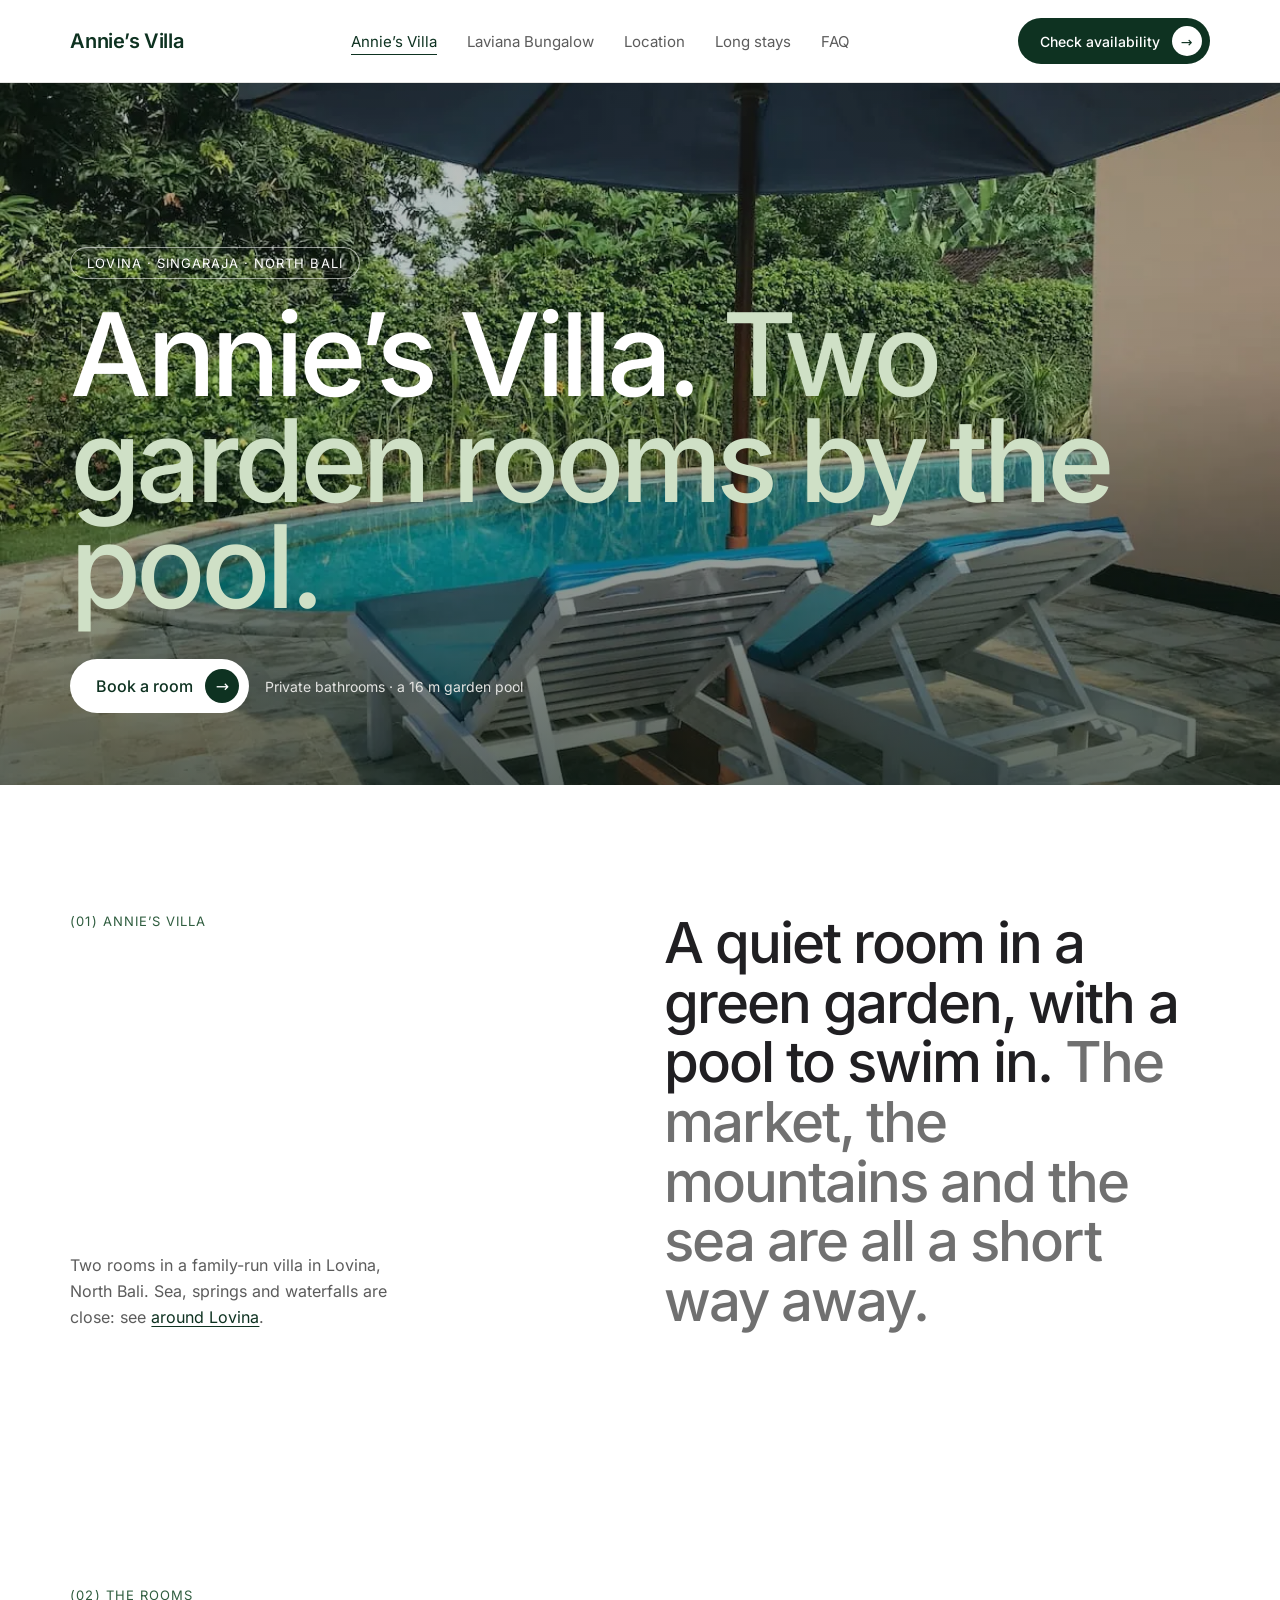
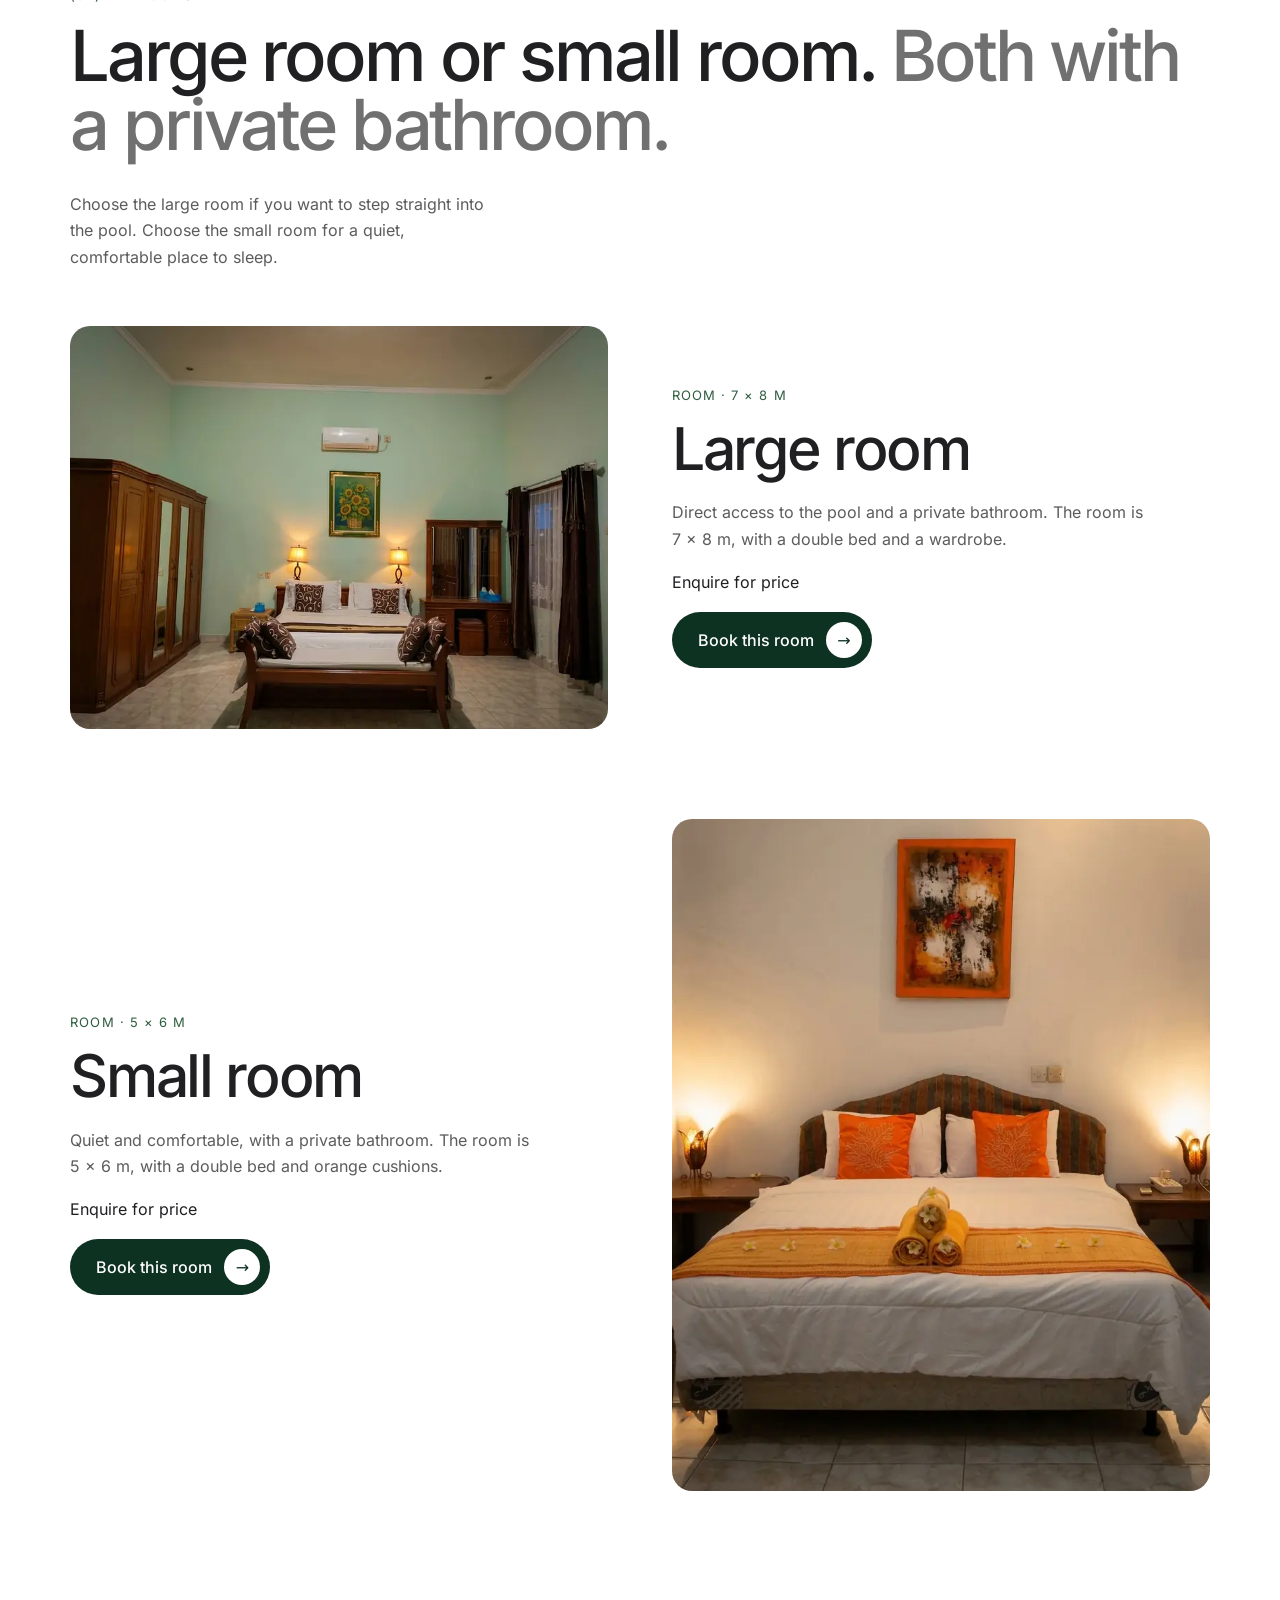
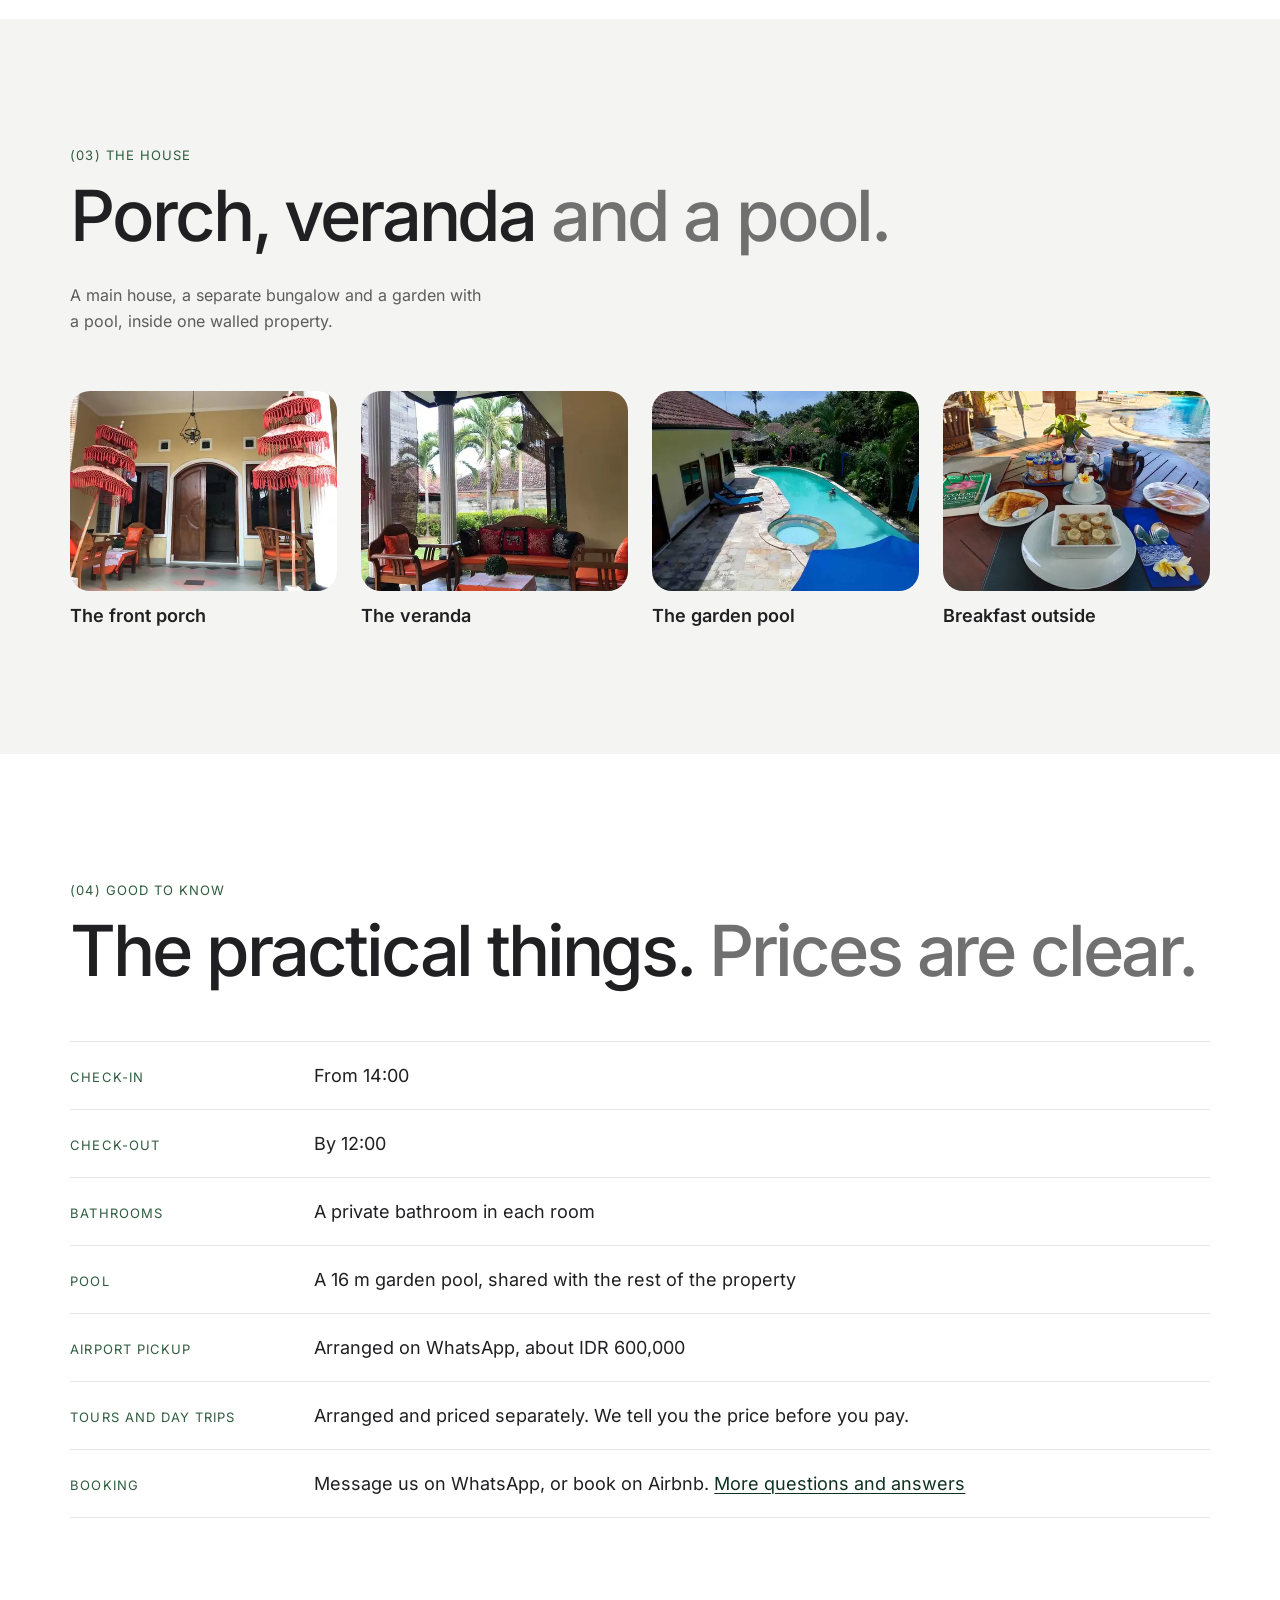
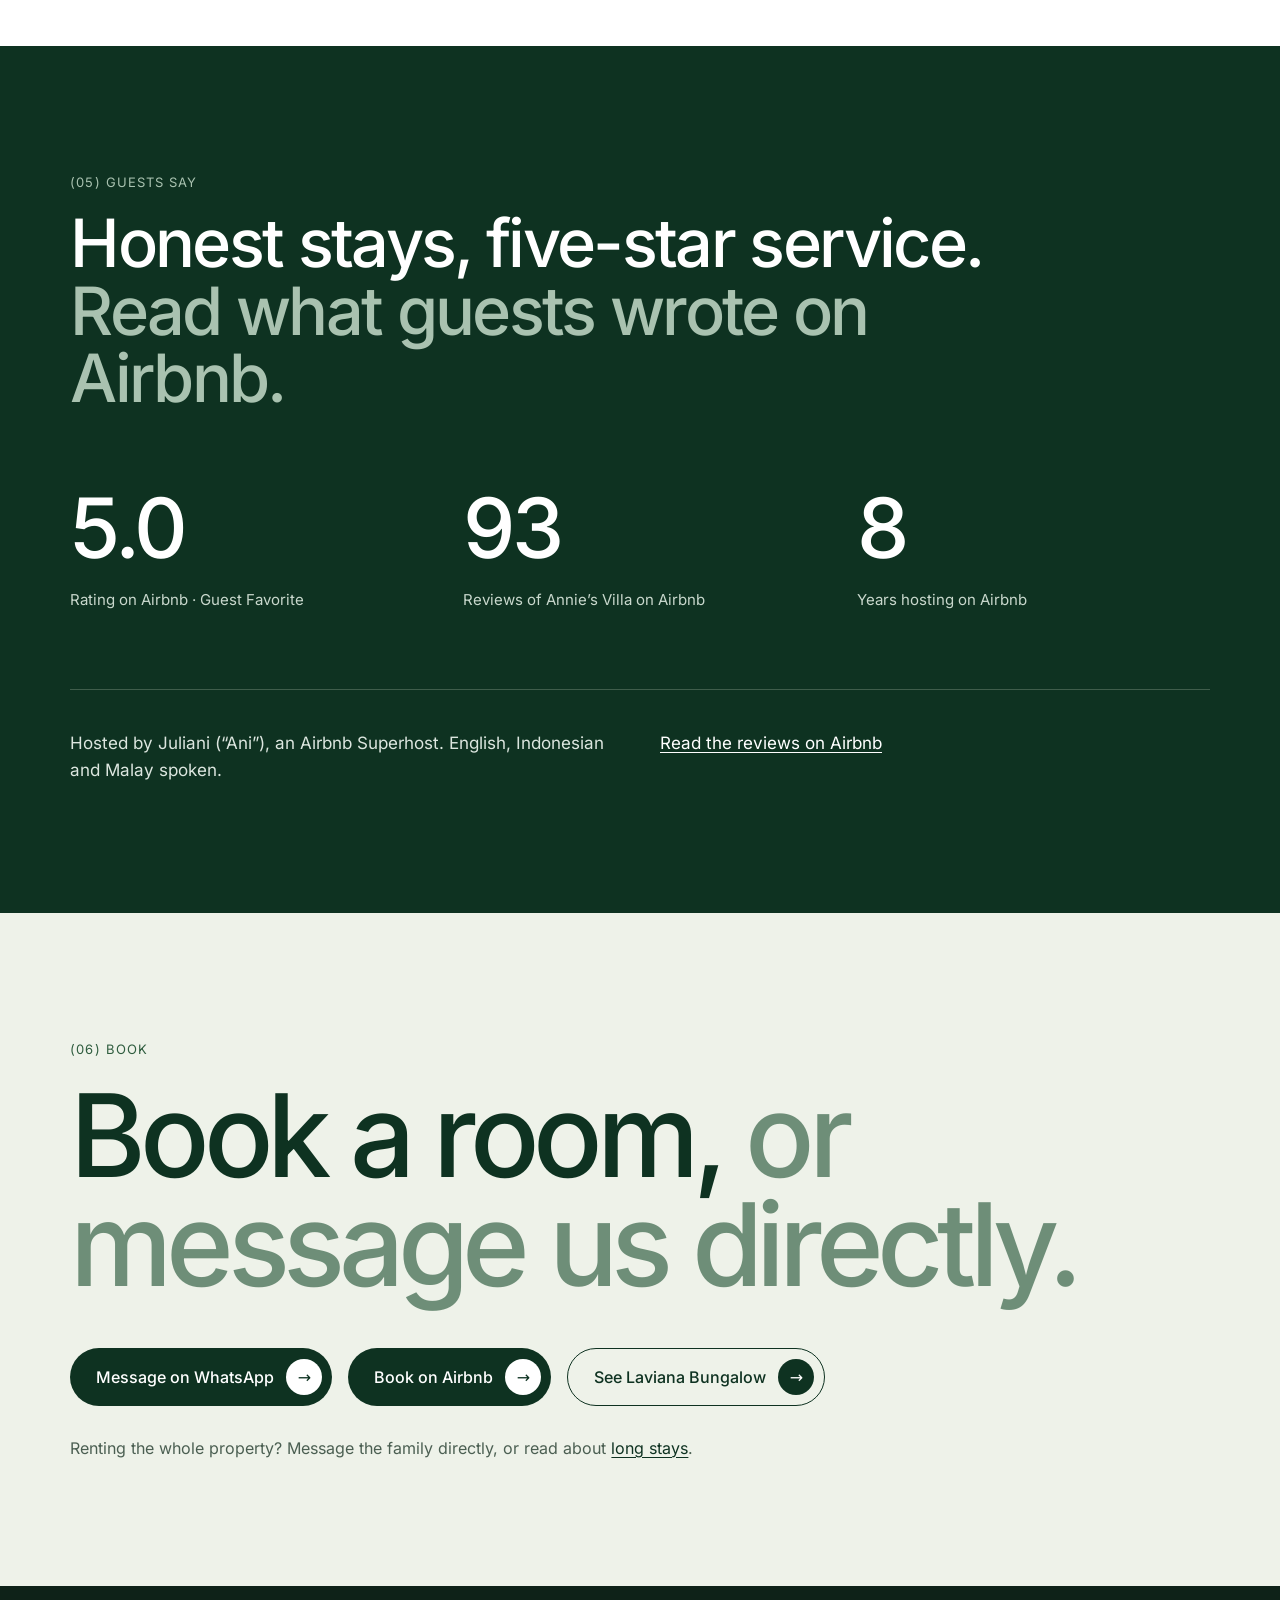
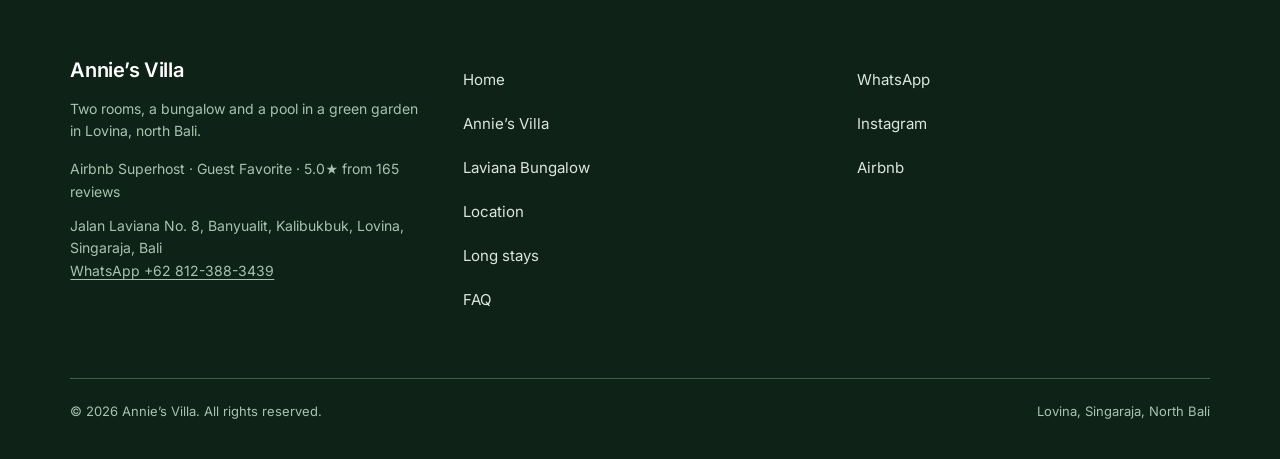
==== commit c6494303: "Show "Enquire for price", drop unanswered items, hide Booking.com until confirmed The prices, the po" ====
--- a/site/annies-villa/index.html
+++ b/site/annies-villa/index.html
@@ -74,7 +74,7 @@
         <p class="eyebrow">Room · 7 × 8 m</p>
         <h3 class="h2 h2--64">Large room</h3>
         <p class="lead lead--480">Direct access to the pool and a private bathroom. The room is 7 × 8 m, with a double bed and a wardrobe.</p>
-        <p class="split__price">From <span data-fill="price-largeRoom">[price]</span> per night</p>
+        <p class="split__price">Enquire for price</p>
         <div class="split__cta"><a class="pill pill--dark pill--lg" href="https://wa.me/628123883439?text=Hello%20Annie%E2%80%99s%20Villa%2C%20I%20would%20like%20to%20book%20the%20Large%20room%20(7%20%C3%97%208%20m).%0ADates%3A%0AGuests%3A" target="_blank" rel="noopener">Book this room <span class="disc" aria-hidden="true">→</span></a></div>
       </div>
     </div>
@@ -84,7 +84,7 @@
         <p class="eyebrow">Room · 5 × 6 m</p>
         <h3 class="h2 h2--64">Small room</h3>
         <p class="lead lead--480">Quiet and comfortable, with a private bathroom. The room is 5 × 6 m, with a double bed and orange cushions.</p>
-        <p class="split__price">From <span data-fill="price-smallRoom">[price]</span> per night</p>
+        <p class="split__price">Enquire for price</p>
         <div class="split__cta"><a class="pill pill--dark pill--lg" href="https://wa.me/628123883439?text=Hello%20Annie%E2%80%99s%20Villa%2C%20I%20would%20like%20to%20book%20the%20Small%20room%20(5%20%C3%97%206%20m).%0ADates%3A%0AGuests%3A" target="_blank" rel="noopener">Book this room <span class="disc" aria-hidden="true">→</span></a></div>
       </div>
     </div>
@@ -166,7 +166,7 @@
       <address class="footer__address">Jalan Laviana No. 8, Banyualit, Kalibukbuk, Lovina, Singaraja, Bali<br><a href="https://wa.me/628123883439?text=Hello%20Annie%E2%80%99s%20Villa%2C%20I%20would%20like%20to%20check%20availability." target="_blank" rel="noopener">WhatsApp +62 812-388-3439</a></address>
     </div>
     <div class="footlinks"><a href="../">Home</a><a href="../annies-villa/">Annie’s Villa</a><a href="../laviana-bungalow/">Laviana Bungalow</a><a href="../location/">Location</a><a href="../long-term/">Long stays</a><a href="../faq/">FAQ</a></div>
-    <div class="footlinks"><a href="https://wa.me/628123883439?text=Hello%20Annie%E2%80%99s%20Villa%2C%20I%20would%20like%20to%20check%20availability." target="_blank" rel="noopener">WhatsApp</a><a href="https://www.instagram.com/laviana_bungalow" target="_blank" rel="noopener">Instagram</a><a href="https://www.airbnb.com/users/profile/1463271766396267063" target="_blank" rel="noopener">Airbnb</a><a href="#contact" data-fill="booking-com-url">Booking.com</a></div>
+    <div class="footlinks"><a href="https://wa.me/628123883439?text=Hello%20Annie%E2%80%99s%20Villa%2C%20I%20would%20like%20to%20check%20availability." target="_blank" rel="noopener">WhatsApp</a><a href="https://www.instagram.com/laviana_bungalow" target="_blank" rel="noopener">Instagram</a><a href="https://www.airbnb.com/users/profile/1463271766396267063" target="_blank" rel="noopener">Airbnb</a></div>
   </div>
   <div class="footer__bottom">
     <span>© 2026 Annie’s Villa. All rights reserved.</span>
